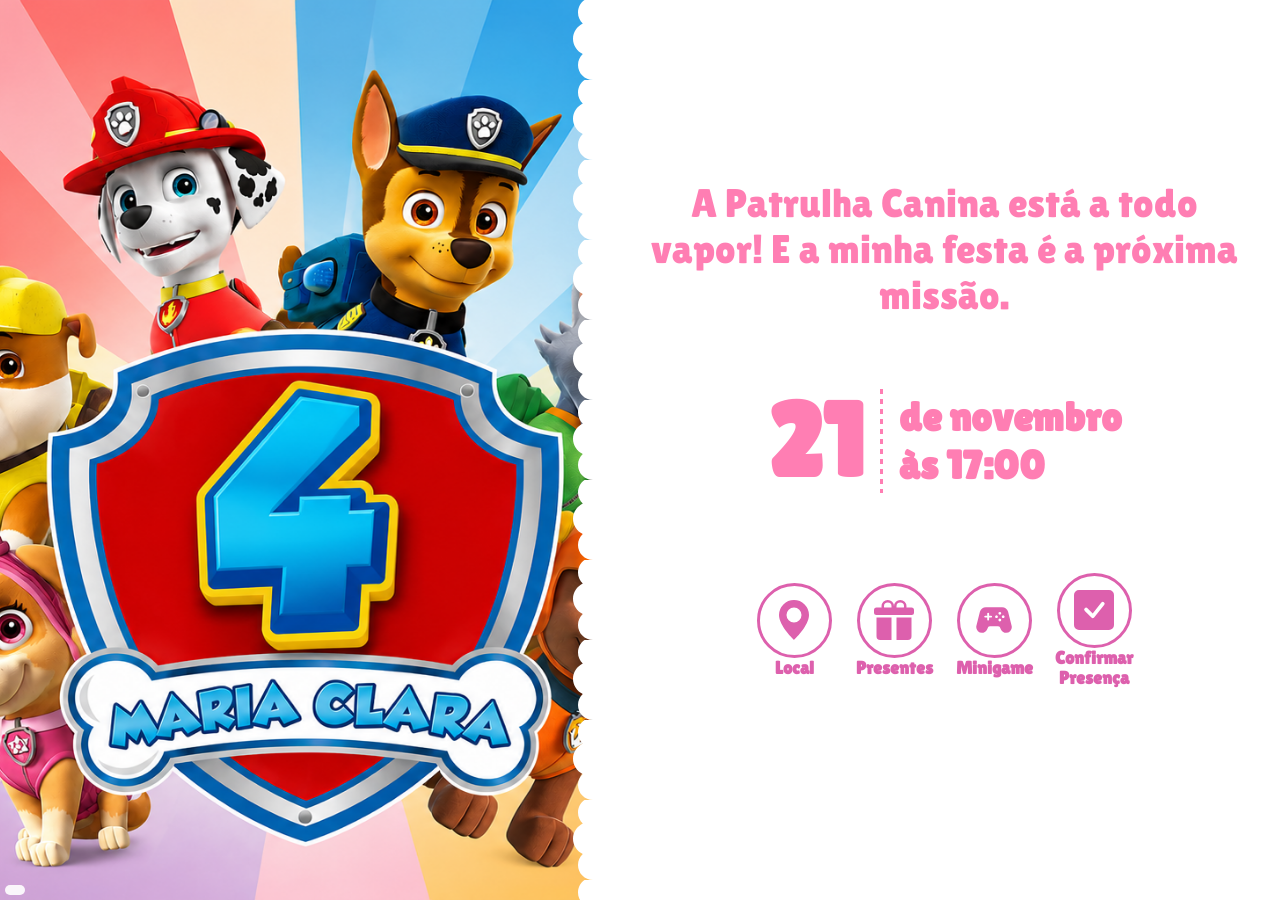
==== index.html @ a4458c03 "Update index.html" ====
<!DOCTYPE html>
<html lang="pt-br">

<head>
    <meta charset="UTF-8">
    <meta name="viewport" content="width=device-width, initial-scale=1.0">
    <title>🐾 Convite de Aniversário da Maria Clara | Patrulha Canina</title>
    <link rel="icon" href="https://bio13.github.io/Convite/paw-patrol.png">

    <!-- SEO Básico -->
    <meta name="description" content="A Patrulha Canina está a todo vapor! E a minha festa de aniversário é a próxima missão. Venha comemorar comigo!">
    <meta name="author" content="Maria Clara">
    <meta name="robots" content="index, follow">
    <meta name="twitter:card" content="summary_large_image">
    <meta name="twitter:title" content="🐾 Você recebeu uma Missão Especial!">
    <meta name="twitter:description" content="Venha comemorar os 4 anos da Maria Clara!">
    <meta name="twitter:image" content="https://bio13.github.io/Convite/paw-patrol_icon.png">
    

    <!-- Open Graph -->
    <meta property="og:site_name" content="Aniversário da Maria Clara 🎂">
    <meta property="og:type" content="website">
    <meta property="og:title" content="Convite de Aniversário da Maria Clara 🎂">
    <meta property="og:description" content="A Patrulha Canina está a todo vapor! E a minha festa de aniversário é a próxima missão. Venha comemorar comigo!">
    <meta property="og:locale" content="pt_BR">
    <meta property="og:url" content="https://bio13.github.io/Convite/">
    <meta property="og:image" content="https://bio13.github.io/Convite/paw-patrol_icon.png">
    <meta property="og:image:secure_url" content="https://bio13.github.io/Convite/paw-patrol_icon.png">
    <meta property="og:image:type" content="image/png">
    <meta property="og:image:width" content="1200">
    <meta property="og:image:height" content="600">
    <meta property="og:image:alt" content="Convite de aniversário da Maria Clara">

    <!-- Mobile -->
    <meta name="theme-color" content="#dd60ad">
    <meta name="apple-mobile-web-app-capable" content="yes">
    <meta name="apple-mobile-web-app-title" content="Convite Maria Clara">

    <link rel="stylesheet" href="style.css">
</head>

<body>
    <main>
        <div class="music">
            <audio autoplay loop>
                <source src="Patrulha-Canina-Brasil_Música-Temática.mp3" type="audio/mpeg">
                Your browser does not support the audio element.
            </audio>
        </div>

        <section class="image cloud-mask">
            <img src="paw-patrol.png"
                alt="Convite de Aniversário">
        </section>

        <section class="text">
            <p>A Patrulha Canina está a todo vapor! E a minha festa é a próxima missão.</p>

            <div class="event-date">
                <span class="day">21</span>
                <div class="separator"></div>
                <div class="info"> <span>de novembro</span> <span>às 17:00</span> </div>
            </div>

            <div class="buttons">
                <a href="https://www.google.com/maps/place/R.+Geraldo+Barros+de+Oliveira,+51+-+Guajeru,+Fortaleza+-+CE,+60843-080/@-3.8354238,-38.4798635,17z/data=!4m6!3m5!1s0x7c75aacdf1700a1:0x8a5379eae950a7c1!8m2!3d-3.8354292!4d-38.4772886!16s%2Fg%2F11v0_4zmj0?entry=ttu&g_ep=EgoyMDI2MDcwOC4wIKXMDSoASAFQAw%3D%3D" target="_blank" rel="noopener noreferrer">
                    <button><svg xmlns="http://www.w3.org/2000/svg" width="40" height="40" fill="currentColor"
                            class="bi bi-geo-alt-fill" viewBox="0 0 16 16">
                            <path
                                d="M8 16s6-5.686 6-10A6 6 0 0 0 2 6c0 4.314 6 10 6 10m0-7a3 3 0 1 1 0-6 3 3 0 0 1 0 6" />
                        </svg></button>
                    Local
                </a>
                <a href="presents.html" target="_blank" rel="noopener noreferrer">
                    <button><svg xmlns="http://www.w3.org/2000/svg" width="40" height="40" fill="currentColor" class="bi bi-gift-fill" viewBox="0 0 16 16">
                      <path d="M3 2.5a2.5 2.5 0 0 1 5 0 2.5 2.5 0 0 1 5 0v.006c0 .07 0 .27-.038.494H15a1 1 0 0 1 1 1v1a1 1 0 0 1-1 1H1a1 1 0 0 1-1-1V4a1 1 0 0 1 1-1h2.038A3 3 0 0 1 3 2.506zm1.068.5H7v-.5a1.5 1.5 0 1 0-3 0c0 .085.002.274.045.43zM9 3h2.932l.023-.07c.043-.156.045-.345.045-.43a1.5 1.5 0 0 0-3 0zm6 4v7.5a1.5 1.5 0 0 1-1.5 1.5H9V7zM2.5 16A1.5 1.5 0 0 1 1 14.5V7h6v9z"/>
                    </svg></button>
                    Presentes
                </a>
                <a href="game.html" target="_blank" rel="noopener noreferrer">
                    <button><svg xmlns="http://www.w3.org/2000/svg" height="40px" viewBox="0 -960 960 960" width="40px"
                            fill="currentColor">
                            <path
                                d="M189-172.12q-55.54 0-94.6-39.36Q55.35-250.85 54.12-307q0-8.62.8-16.69.81-8.08 2.81-16.69l84-336q13.54-49.23 53.04-80.47 39.5-31.23 90.23-31.23h390q50.73 0 90.23 31.23 39.5 31.24 53.23 80.47l84 336q2 8.61 3.31 17.19 1.31 8.57 1.31 17.19 0 56.15-39.72 95.02-39.71 38.86-96.36 38.86-38.81 0-71.56-20.25t-49.48-55.05l-28.38-58.39q-6.46-13-19.27-19.65-12.81-6.66-27.31-6.66H385q-14.5 0-27.31 6.66-12.81 6.65-19.08 19.65l-28.07 58.39q-16.85 35.19-49.79 55.25-32.94 20.05-71.75 20.05Zm374.52-364.46q9.94-9.84 9.94-23.42 0-13.58-9.94-23.52T540-593.46q-13.58 0-23.42 9.94-9.85 9.94-9.85 23.52t9.85 23.42q9.84 9.85 23.42 9.85 13.58 0 23.52-9.85Zm80-80q9.94-9.84 9.94-23.42 0-13.58-9.94-23.52T620-673.46q-13.58 0-23.42 9.94-9.85 9.94-9.85 23.52t9.85 23.42q9.84 9.85 23.42 9.85 13.58 0 23.52-9.85Zm0 160q9.94-9.84 9.94-23.42 0-13.58-9.94-23.52T620-513.46q-13.58 0-23.42 9.94-9.85 9.94-9.85 23.52t9.85 23.42q9.84 9.85 23.42 9.85 13.58 0 23.52-9.85Zm80-80q9.94-9.84 9.94-23.42 0-13.58-9.94-23.52T700-593.46q-13.58 0-23.42 9.94-9.85 9.94-9.85 23.52t9.85 23.42q9.84 9.85 23.42 9.85 13.58 0 23.52-9.85Zm-367.4 62.6q6.61-6.52 6.61-16.02v-47.46H410q9.5 0 16.12-6.52 6.61-6.52 6.61-16.02t-6.61-16.12q-6.62-6.61-16.12-6.61h-47.27V-630q0-9.5-6.61-16.12-6.62-6.61-16.12-6.61t-16.02 6.61q-6.52 6.62-6.52 16.12v47.27H270q-9.5 0-16.02 6.61-6.52 6.62-6.52 16.12t6.52 16.02q6.52 6.52 16.02 6.52h47.46V-490q0 9.5 6.52 16.02t16.02 6.52q9.5 0 16.12-6.52Z" />
                        </svg></button>
                    Minigame
                </a>
                <a href="https://wa.me/5585988667435?text=Olá!%20Estou%20confirmando%20minha%20presença%20para%20a%20festa%20da%20Maria%20Clara!" target="_blank" rel="noopener noreferrer">
                    <button><svg xmlns="http://www.w3.org/2000/svg" width="40" height="40" fill="currentColor" class="bi bi-check-square-fill" viewBox="0 0 16 16">
                      <path d="M2 0a2 2 0 0 0-2 2v12a2 2 0 0 0 2 2h12a2 2 0 0 0 2-2V2a2 2 0 0 0-2-2zm10.03 4.97a.75.75 0 0 1 .011 1.05l-3.992 4.99a.75.75 0 0 1-1.08.02L4.324 8.384a.75.75 0 1 1 1.06-1.06l2.094 2.093 3.473-4.425a.75.75 0 0 1 1.08-.022z"/>
                    </svg></button>
                    Confirmar Presença
                </a>
            </div>
        </section>
    </main>

    <script src="script.js"></script>

</body>

</html>
---- style.css ----
@import url('https://fonts.googleapis.com/css2?family=Barlow+Condensed:ital,wght@0,100;0,200;0,300;0,400;0,500;0,600;0,700;0,800;0,900;1,100;1,200;1,300;1,400;1,500;1,600;1,700;1,800;1,900&family=Lilita+One&family=Passion+One:wght@400;700;900&display=swap');

/* =======================
   MAIN & BASE
   ======================= */
* {
    box-sizing: border-box;
}

body {
    font-family: 'Lilita One', 'Passion One', sans-serif;
    background-color: #383838;
    margin: 0;
    padding: 0;
    display: flex;
    align-items: center;
    justify-content: center;
    min-height: 100vh; 
}

main {
    display: flex;
    flex-direction: row;
    background: #fff;
    width: 100vw;
    height: 100vh;
    border-radius: 0; 
    box-shadow: none;
    position: relative;
}

/* =======================
   TELA DE BOAS VINDAS (BLOQUEIO DO SOM)
   ======================= */
#welcome-screen {
    position: fixed;
    top: 0;
    left: 0;
    width: 100vw;
    height: 100vh;
    background-color: #383838; /* Mesma cor de fundo do seu site */
    display: flex;
    align-items: center;
    justify-content: center;
    z-index: 9999; /* Fica por cima de tudo */
    transition: opacity 0.5s ease, visibility 0.5s ease;
}

.welcome-box {
    text-align: center;
    background: #fff;
    padding: 3rem;
    border-radius: 1.5rem;
    box-shadow: 0 10px 30px rgba(0,0,0,0.5);
    max-width: 90%;
}

.welcome-box h2 {
    font-family: 'Lilita One', sans-serif;
    color: #ff7eb3;
    margin-bottom: 2rem;
    font-size: 2rem;
}

#btn-open-invite {
    font-family: 'Lilita One', sans-serif;
    background-color: #dd60ad;
    color: white;
    border: none;
    padding: 1rem 2.5rem;
    font-size: 1.5rem;
    border-radius: 2rem;
    cursor: pointer;
    box-shadow: 0 5px 15px rgba(221, 96, 173, 0.4);
    transition: transform 0.2s;
}

#btn-open-invite:hover {
    transform: scale(1.05);
}

/* Classe que o JavaScript vai usar para sumir com a tela */
#welcome-screen.hidden {
    opacity: 0;
    visibility: hidden;
}

/* =======================
   MÚSICA DE FUNDO
   ======================= */
.music {
    position: absolute;
    bottom: 5px;
    left: 5px;
    background-color: #fff;
    opacity: 0.9;
    padding: 5px 10px;
    border-radius: 20px;
    font-size: 0.7rem;
    z-index: 10;
}
.music p {
    margin: 0;
}
#music-title {
    color: #dd60ad;
}

/* =======================
   SECTIONS
   ======================= */
section {
    flex: 1;
    height: 100%;
}

.image {
    position: relative;
    height: 100%;
    width: 50vw; 
}

.image img {
    width: 100%;
    height: 100%;
    display: block;
    object-fit: cover;
    object-position: center;
}

/* EFEITO DE NUVENS (Desktop - Lateral Direita) */
.cloud-mask::after {
    content: "";
    position: absolute;
    top: 0;
    right: 0px;
    bottom: 0;
    width: 40px;
    background-image: url("data:image/svg+xml,%3Csvg xmlns='http://www.w3.org/2000/svg' viewBox='0 5 40 70'%3E%3Cpath d='M40 0v80H25c-8.3 0-15-6.7-15-15 0-4.3 1.8-8.2 4.8-11-5.7-2.8-9.8-8.6-9.8-15.3 0-6.7 4.1-12.5 9.8-15.3-3-2.8-4.8-6.7-4.8-11 0-8.3 6.7-15 15-15z' fill='%23ffffff'/%3E%3C/svg%3E");
    background-size: 40px 80px;
    background-repeat: repeat-y;
    z-index: 2;
}

.text {
    display: flex;
    flex-direction: column;
    align-items: center;
    justify-content: center;
    text-align: center;
    padding: 2rem;
}

.text p {
    font-size: 2.5rem;
    color: #ff7eb3;
    margin-top: 0;
    margin-bottom: 1rem;
}

/* =======================
   DATA
   ======================= */
.event-date {
    display: flex;
    align-items: center;
    gap: clamp(0.5rem, 2vw, 1rem);
    width: fit-content;
    margin-bottom: 5rem;
    margin-top: 3.4rem;
}

.day {
    font-size: 6.5rem;
    font-weight: 700;
    line-height: 1;
    color: #ff7eb3;
}

.separator {
    width: 3px;
    align-self: stretch;
    background: repeating-linear-gradient(
        to bottom,
        #ff7eb3 0 5px,
        transparent 5px 10px
    );
}

.info {
    display: flex;
    flex-direction: column;
    justify-content: center;
    align-items: flex-start;
    color: #ff7eb3;
    font-size: 2.5rem;
    font-weight: 700;
    line-height: 1.2;
}

/* =======================
   BOTÕES INTERATIVOS
   ======================= */
.buttons {
    display: flex;
    align-items: center;
    justify-content: center;
    margin-bottom:2rem;
}

.buttons a {
    display: flex;
    flex-direction: column;
    align-items: center;
    text-decoration: none;
    color: #dd60ad;
    font-size: 1.1rem;
    font-weight: bold;
    width: 100px;
}

.buttons button {
    display: flex;
    align-items: center;
    justify-content: center;
    width: 75px;
    height: 75px;
    background-color: #fff;
    border: #dd60ad solid 3px;
    border-radius: 50%;
    color: #dd60ad;
    cursor: pointer;
    transition: transform 0.2s ease-in-out, background-color 0.2s;
}

/* Efeito sutil ao passar o mouse */
.buttons a:hover button {
    transform: scale(1.08);
    background-color: #fff0f6;
}

/* =======================
   RESPONSIVIDADE (Celular Vertical)
   ======================= */
@media (max-width: 600px) {
    main {
        flex-direction: column;
        height: auto;
        max-height: none;
        width: 100%;
    }

    section {
        flex: none;
    }

    .image {
        width: 100%;
        height: 55vh; /* Altura ideal calculada para telas de celulares comuns */
    }

    /* Move a nuvem para a base horizontal da imagem */
    .cloud-mask::after {
        right: 0;
        bottom: -1px; /* Cola perfeitamente na div de texto de baixo */
        top: auto;
        width: 100%;
        height: 37px; /* Altura ideal para a base da imagem */
        /* Versão idêntica adaptada para repetir horizontalmente na base da foto */
        background-image: url("data:image/svg+xml,%3Csvg xmlns='http://www.w3.org/2000/svg' viewBox='0 0 80 40'%3E%3Cpath d='M0 40h80V25c0-8.3-6.7-15-15-15-4.3 0-8.2 1.8-11 4.8C51.2 9.1 45.4 5 38.7 5c-6.7 0-12.5 4.1-15.3 9.8-2.8-3-6.7-4.8-11-4.8-8.3 0-15 6.7-15 15z' fill='%23ffffff'/%3E%3C/svg%3E");
        background-size: 80px 40px; /* Mantém o padrão proporcional */
        background-repeat: repeat-x; /* Repete horizontalmente de ponta a ponta */
    }

    .text {
        width: 100%;
        height: 52vh;
        padding: 2.5rem 1.5rem;
    }

    .text p {
        font-size: 1.6rem;
    }

    .event-date {
        margin-top: 1rem;
        margin-bottom: 2rem;
    }

    .day {
        font-size: 3.8rem;
    }

    .info {
        font-size: 1.4rem;
    }
    
    .buttons {
        gap: 0;
    }
}

/* =======================
   RESPONSIVIDADE (Celular Horizontal)
   ======================= */
@media (max-width: 1000px) and (min-width: 601px) {
    .event-date {
        margin-top: 1rem;
        margin-bottom: 2rem;
    }

    .text p {
        font-size: 1.25rem;
    }

    .day {
        font-size: 2.75rem;
    }

    .info {
        font-size: 1.25rem;
    }
}

/* ==========================================================================
   ANIMAÇÕES LÚDICAS DE ENTRADA
   ========================================================================== */

/* Animação para a imagem deslizar da esquerda */
@keyframes entradaImagem {
    from {
        opacity: 0;
        transform: translateX(-50px);
    }
    to {
        opacity: 1;
        transform: translateX(0);
    }
}

/* Animação para os elementos de texto e botões subirem fofinhos */
@keyframes entradaTexto {
    from {
        opacity: 0;
        transform: translateY(30px) scale(0.95);
    }
    to {
        opacity: 1;
        transform: translateY(0) scale(1);
    }
}

/* Aplica a animação na seção da Imagem */
.image {
    animation: entradaImagem 1s cubic-bezier(0.25, 1, 0.5, 1) forwards;
}

/* Aplica a animação nos textos e blocos do convite */
.text p {
    opacity: 0; /* Começa invisível e espera o tempo do delay */
    animation: entradaTexto 0.8s cubic-bezier(0.34, 1.56, 0.64, 1) forwards;
    animation-delay: 0.4s; /* Aparece logo após a imagem */
}

.event-date {
    opacity: 0;
    animation: entradaTexto 0.8s cubic-bezier(0.34, 1.56, 0.64, 1) forwards;
    animation-delay: 0.6s; /* Aparece um pouquinho depois do texto principal */
}

.buttons {
    opacity: 0;
    animation: entradaTexto 0.8s cubic-bezier(0.34, 1.56, 0.64, 1) forwards;
    animation-delay: 0.8s; /* Os botões são os últimos a surgir */
}

/* Animação que faz o elemento flutuar de leve */
@keyframes flutuarLustroso {
    0% {
        transform: translateY(0);
    }
    50% {
        transform: translateY(-6px); /* Sobe apenas 6 pixels */
    }
    100% {
        transform: translateY(0);
    }
}

@keyframes flutuarLustroso2 {
    0% {
        transform: translateY(12px);
    }
    50% {
        transform: translateY(2px); /* Sobe apenas 2 pixels */
    }
    100% {
        transform: translateY(12px);
    }
}

/* Aplica o efeito de flutuação contínua nos botões */
.buttons a {
    animation: flutuarLustroso 2s ease-in-out infinite;
}

/* Faz com que o segundo botão comece o movimento um pouquinho depois, 
   criando um ritmo dessincronizado mais natural */
.buttons a:nth-child(2) {
    animation-delay: 0.5s;
}

/* Dessincroniza o terceiro botão para ficar harmônico */
.buttons a:nth-child(3) {
    animation-delay: 1s;
}

.buttons a:nth-child(4) {
    animation: flutuarLustroso2 2s ease-in-out infinite;
    animation-delay: 1.5s;
}

/* ==========================================================================
   PÁGINA DE PRESENTES
   ========================================================================== */
.background {
    background: white;
    width: 85%;
    max-width: 600px;
    margin: 4rem auto;
    padding: 0.5rem 0.5rem 1rem 0.5rem;
    position: relative;
    z-index: 1;
}

.background .corner {
    position: absolute;
    width: 24px;
    height: 24px;
    border-radius: 50%;
    background: white;
}

.top-left {
    top: -12px;
    left: -12px;
}

.top-right {
    top: -12px;
    right: -12px;
}

.bottom-left {
    bottom: -12px;
    left: -12px;
}

.bottom-right {
    bottom: -12px;
    right: -12px;
}

/* Laterais */
.background::before,
.background::after {
    content: "";
    position: absolute;
    top: 0;
    width: 24px;
    height: 100%;
    pointer-events: none;
}

/* Esquerda */
.background::before {
    left: -12px;
    background:
        radial-gradient(circle at center,
            white 12px,
            transparent 13px)
        center top / 24px 24px repeat-y;
}

/* Direita */
.background::after {
    right: -12px;
    background:
        radial-gradient(circle at center,
            white 12px,
            transparent 13px)
        center top / 24px 24px repeat-y;
}
.background-top,
.background-bottom {
    position: absolute;
    left: 0;
    width: 100%;
    height: 24px;
    pointer-events: none;
}

.background-top {
    top: -12px;
    background:
        radial-gradient(circle at center,
            white 12px,
            transparent 13px)
        left center / 24px 24px repeat-x;
}

.background-bottom {
    bottom: -12px;
    background:
        radial-gradient(circle at center,
            white 12px,
            transparent 13px)
        left center / 24px 24px repeat-x;
}

.curved-text {
    font-family: 'Lilita One', 'Passion One', sans-serif;
    text-align: center;
    margin-top: 2rem;
}

.gift-sugestions {
    display: flex;
    flex-wrap: wrap;
    justify-content: center;
    gap: 2rem;
    margin-top: 2rem;
}

.sugestion {
    background-color: #fff0f6;
    border: 2px solid #dd60ad;
    border-radius: 10px;
    padding: 1rem;
    width: 90%;
    gap: 1rem;
    display: flex;
    flex-direction: row;
    align-items: center;
}

.sugestion img {
    width: 100px;
    height: 100px;
    object-fit: cover;
    border-radius: 10px;
    margin: 1rem;
    cursor: default;
}

.sugestion-text {
    color: #E64997;
}

.sugestion-text h2 {
    font-weight: lighter;
    text-decoration: underline;
}

.sugestion-text p {
    font-size: 1.2rem;
}

@media (max-width: 600px) {
    .sugestion img {
        width: 60px;
        height: 60px;
        margin: 0.5rem;
    }
}
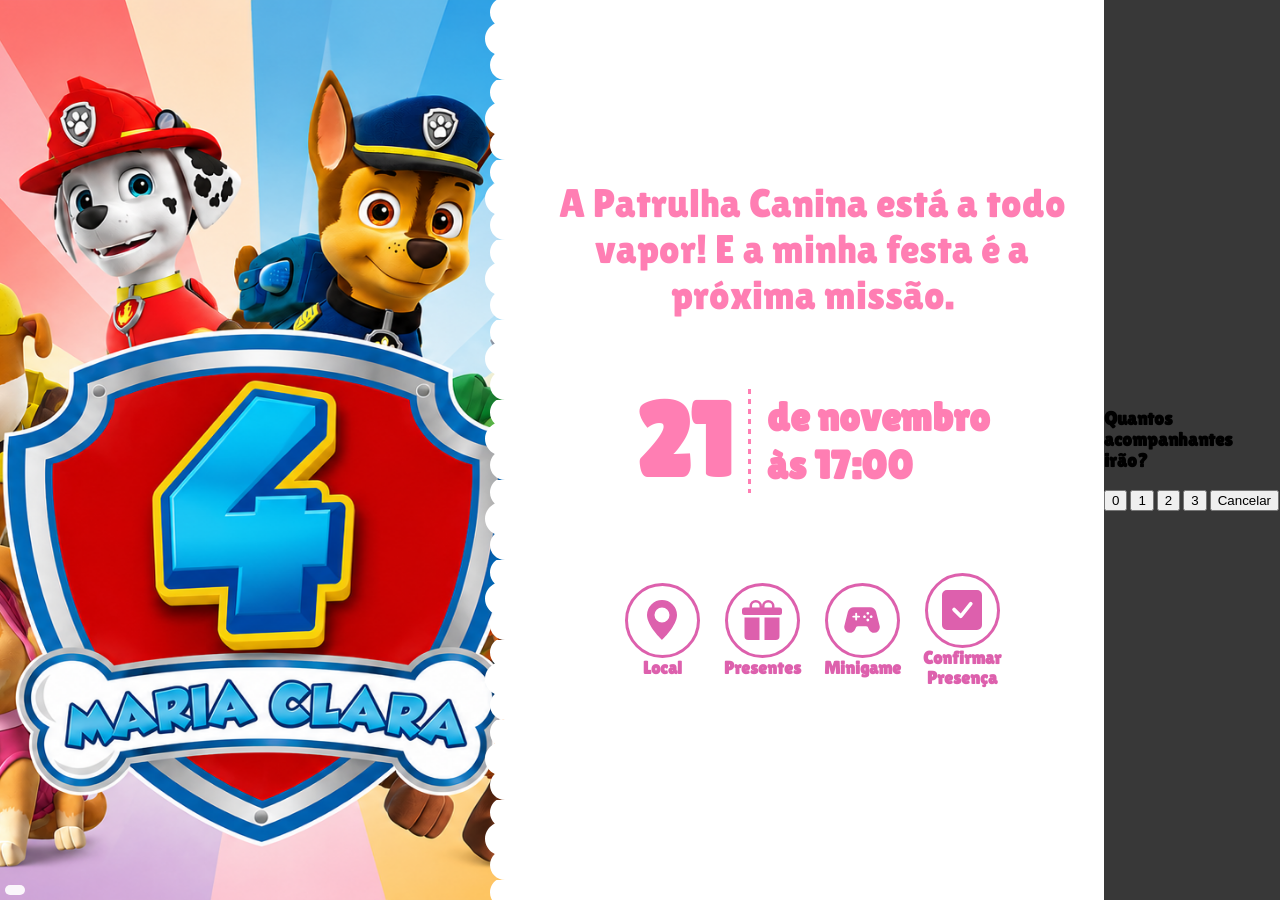
==== commit d8c3a872: "Update index.html" ====
--- a/index.html
+++ b/index.html
@@ -85,7 +85,7 @@
                         </svg></button>
                     Minigame
                 </a>
-                <a href="https://wa.me/5585988667435?text=Olá!%20Estou%20confirmando%20minha%20presença%20para%20a%20festa%20da%20Maria%20Clara!" target="_blank" rel="noopener noreferrer">
+                <a href="https://wa.me/5585988667435?text=Olá!%20Estou%20confirmando%20minha%20presença%20para%20a%20festa%20da%20Maria%20Clara!%20✅" target="_blank" rel="noopener noreferrer">
                     <button><svg xmlns="http://www.w3.org/2000/svg" width="40" height="40" fill="currentColor" class="bi bi-check-square-fill" viewBox="0 0 16 16">
                       <path d="M2 0a2 2 0 0 0-2 2v12a2 2 0 0 0 2 2h12a2 2 0 0 0 2-2V2a2 2 0 0 0-2-2zm10.03 4.97a.75.75 0 0 1 .011 1.05l-3.992 4.99a.75.75 0 0 1-1.08.02L4.324 8.384a.75.75 0 1 1 1.06-1.06l2.094 2.093 3.473-4.425a.75.75 0 0 1 1.08-.022z"/>
                     </svg></button>
@@ -95,6 +95,21 @@
         </section>
     </main>
 
+    <div id="modal-acompanhantes" class="modal">
+        <div class="modal-content">
+            <h3>Quantos acompanhantes irão?</h3>
+    
+            <button onclick="confirmarPresenca(0)">0</button>
+            <button onclick="confirmarPresenca(1)">1</button>
+            <button onclick="confirmarPresenca(2)">2</button>
+            <button onclick="confirmarPresenca(3)">3</button>
+    
+            <button class="fechar" onclick="fecharModal()">
+                Cancelar
+            </button>
+        </div>
+    </div>
+    
     <script src="script.js"></script>
 
 </body>
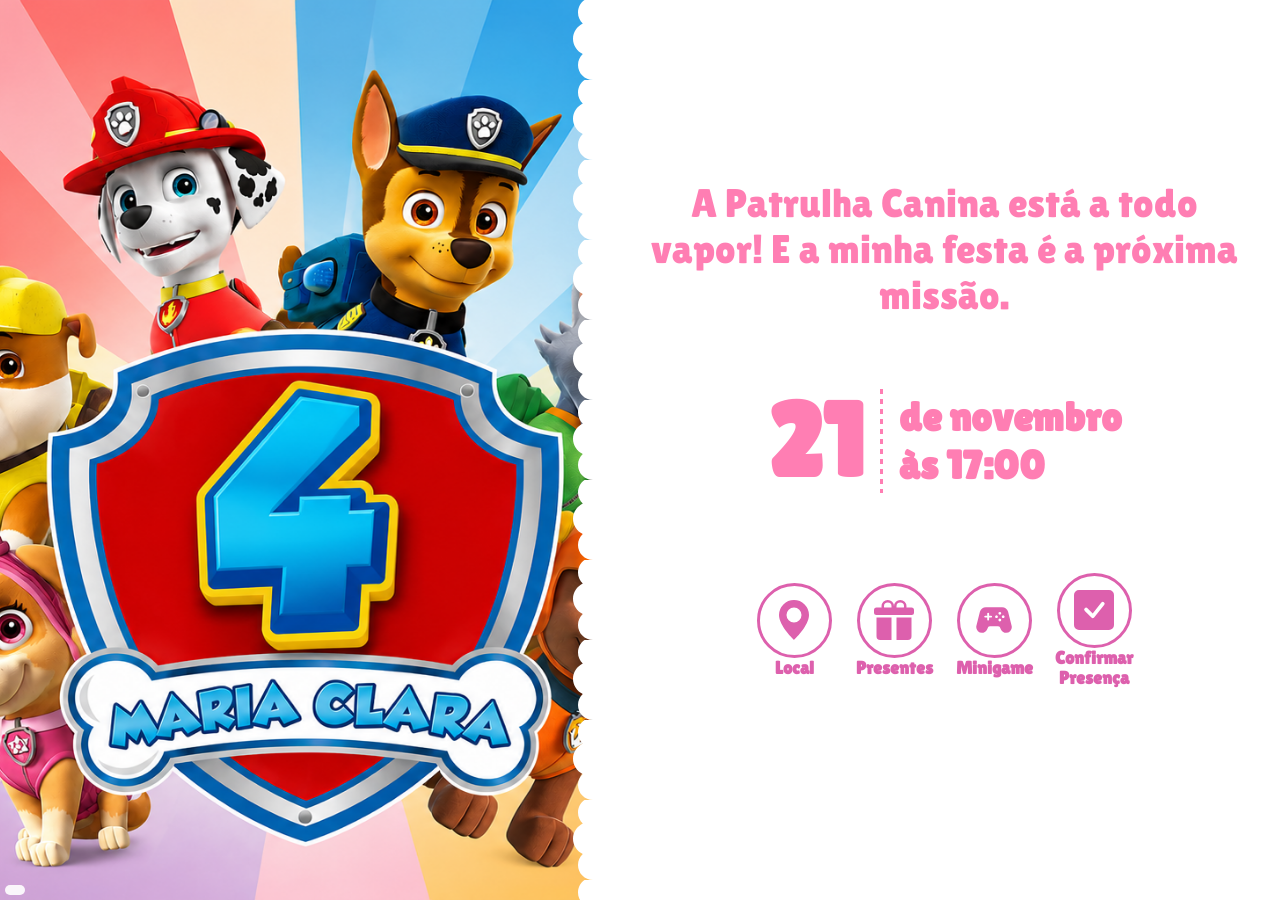
==== commit 9d876706: "Update index.html" ====
--- a/index.html
+++ b/index.html
@@ -85,7 +85,7 @@
                         </svg></button>
                     Minigame
                 </a>
-                <a href="https://wa.me/5585988667435?text=Olá!%20Estou%20confirmando%20minha%20presença%20para%20a%20festa%20da%20Maria%20Clara!%20✅" target="_blank" rel="noopener noreferrer">
+                <a href="#" onclick="abrirModal(); return false;">
                     <button><svg xmlns="http://www.w3.org/2000/svg" width="40" height="40" fill="currentColor" class="bi bi-check-square-fill" viewBox="0 0 16 16">
                       <path d="M2 0a2 2 0 0 0-2 2v12a2 2 0 0 0 2 2h12a2 2 0 0 0 2-2V2a2 2 0 0 0-2-2zm10.03 4.97a.75.75 0 0 1 .011 1.05l-3.992 4.99a.75.75 0 0 1-1.08.02L4.324 8.384a.75.75 0 1 1 1.06-1.06l2.094 2.093 3.473-4.425a.75.75 0 0 1 1.08-.022z"/>
                     </svg></button>
--- a/style.css
+++ b/style.css
@@ -29,60 +29,45 @@
     position: relative;
 }
 
-/* =======================
-   TELA DE BOAS VINDAS (BLOQUEIO DO SOM)
-   ======================= */
-#welcome-screen {
+.modal {
+    display: none;
     position: fixed;
-    top: 0;
-    left: 0;
-    width: 100vw;
-    height: 100vh;
-    background-color: #383838; /* Mesma cor de fundo do seu site */
-    display: flex;
-    align-items: center;
-    justify-content: center;
-    z-index: 9999; /* Fica por cima de tudo */
-    transition: opacity 0.5s ease, visibility 0.5s ease;
-}
-
-.welcome-box {
+    inset: 0;
+    background: rgba(0,0,0,.5);
+    z-index: 999;
+    justify-content: center;
+    align-items: center;
+}
+
+.modal-content {
+    background: white;
+    padding: 2rem;
+    border-radius: 20px;
     text-align: center;
-    background: #fff;
-    padding: 3rem;
-    border-radius: 1.5rem;
-    box-shadow: 0 10px 30px rgba(0,0,0,0.5);
-    max-width: 90%;
-}
-
-.welcome-box h2 {
-    font-family: 'Lilita One', sans-serif;
-    color: #ff7eb3;
-    margin-bottom: 2rem;
-    font-size: 2rem;
-}
-
-#btn-open-invite {
-    font-family: 'Lilita One', sans-serif;
-    background-color: #dd60ad;
-    color: white;
-    border: none;
-    padding: 1rem 2.5rem;
-    font-size: 1.5rem;
-    border-radius: 2rem;
+    width: 90%;
+    max-width: 320px;
+}
+
+.modal-content h3 {
+    color: #E64997;
+    margin-bottom: 1rem;
+}
+
+.modal-content button {
+    margin: .4rem;
+    padding: .8rem 1.2rem;
+    border: 2px solid #E64997;
+    background: white;
+    color: #E64997;
+    border-radius: 12px;
     cursor: pointer;
-    box-shadow: 0 5px 15px rgba(221, 96, 173, 0.4);
-    transition: transform 0.2s;
-}
-
-#btn-open-invite:hover {
-    transform: scale(1.05);
-}
-
-/* Classe que o JavaScript vai usar para sumir com a tela */
-#welcome-screen.hidden {
-    opacity: 0;
-    visibility: hidden;
+    font-weight: bold;
+}
+
+.fechar {
+    display: block;
+    width: 100%;
+    margin-top: 1rem;
 }
 
 /* =======================
